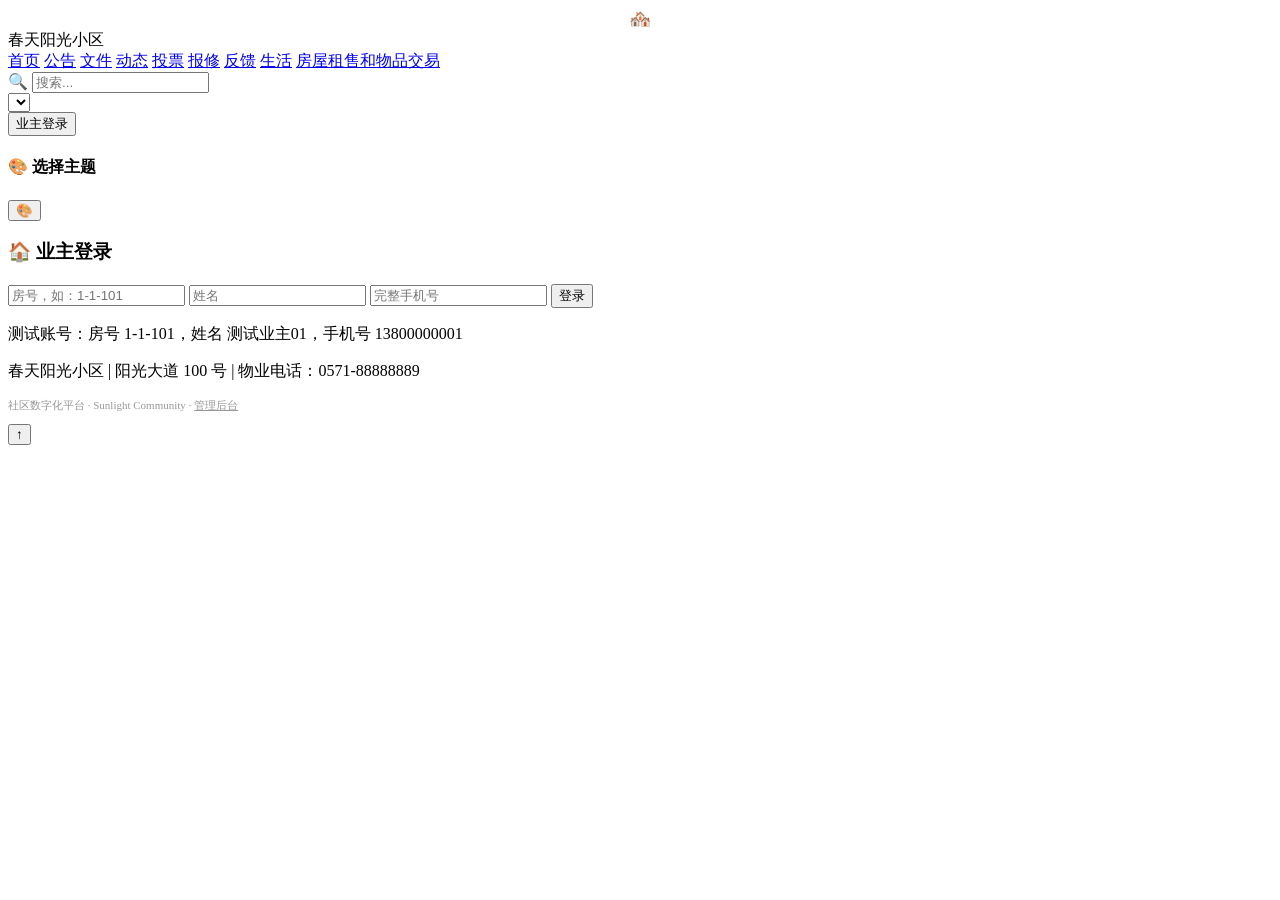
==== index.html @ 293c76d3 "Add files via upload" ====
<!DOCTYPE html>
<html lang="zh-CN">
<head>
<meta charset="UTF-8">
<meta name="viewport" content="width=device-width, initial-scale=1.0">
<title>社区数字化平台</title>

  <link rel="icon" id="faviconLink" type="image/png" href="">
  <link rel="stylesheet" href="css/main.css">
</head>
<body>


<header class="header">
  <div class="header-left">
    <div class="header-logo" id="headerLogo" style="overflow:hidden; padding:0;">
      <img id="headerLogoImg" src="" style="width:100%; height:100%; object-fit:cover; display:none;" onerror="this.style.display='none'; document.getElementById('headerLogoFallback').style.display='flex';">
      <div id="headerLogoFallback" style="width:100%; height:100%; display:flex; align-items:center; justify-content:center; font-size:18px;">🏘️</div>
    </div>
    <div class="header-title" id="headerTitle">春天阳光小区</div>
  </div>
  <nav class="header-nav" id="headerNav">
    <a href="javascript:void(0)" onclick="navigate('home');return false;" data-page="home">首页</a>
    <a href="javascript:void(0)" onclick="navigate('announcements');return false;" data-page="announcements">公告</a>
    <a href="javascript:void(0)" onclick="navigate('documents');return false;" data-page="documents">文件</a>
    <a href="javascript:void(0)" onclick="navigate('activities');return false;" data-page="activities">动态</a>
    <a href="javascript:void(0)" onclick="navigate('polls');return false;" data-page="polls">投票</a>
    <a href="javascript:void(0)" onclick="navigate('workorders');return false;" data-page="workorders">报修</a>
    <a href="javascript:void(0)" onclick="navigate('complaints');return false;" data-page="complaints">反馈</a>
    <a href="life.html">生活</a>
    <a href="trade.html">房屋租售和物品交易</a>
  </nav>
      <div class="global-search">
      <span class="search-icon">🔍</span>
      <input type="text" id="globalSearchInput" placeholder="搜索..." oninput="doGlobalSearch(this.value)" autocomplete="off">
      <div class="search-dropdown" id="globalSearchDropdown"></div>
    </div>
    <div class="theme-select-wrap">
      <select class="theme-select" id="headerThemeSelect" onchange="applyTheme(this.value)"></select>
    </div>
<div class="header-user">
    <span id="userName" style="font-size:13px;"></span>
    <button id="loginBtn" onclick="showLogin()">业主登录</button>
  </div>
</header>

<main class="main" id="main"></main>

<div class="theme-switcher">
  <div class="theme-panel" id="themePanel">
    <h4>🎨 选择主题</h4>
    <div class="theme-options" id="themeOptions"></div>
  </div>
  <button class="theme-btn" onclick="toggleThemePanel()">🎨</button>
</div>

<div class="modal-overlay" id="loginModal">
  <div class="modal">
    <h3>🏠 业主登录</h3>
    <div class="error" id="loginError"></div>
    <input type="text" id="loginRoom" placeholder="房号，如：1-1-101">
    <input type="text" id="loginName" placeholder="姓名">
    <input type="tel" id="loginPhone" placeholder="完整手机号">
    <button onclick="doLogin()">登录</button>
    <p class="tip">测试账号：房号 1-1-101，姓名 测试业主01，手机号 13800000001</p>
  </div>
</div>

<footer class="footer">
  <p id="footerInfo">春天阳光小区 | 阳光大道 100 号 | 物业电话：0571-88888889</p>
  <p style="margin-top:8px; font-size:11px; color:#999;">社区数字化平台 · Sunlight Community · <a href="admin.html" style="color:var(--primary); text-decoration:underline; font-weight:500;">管理后台</a></p>
</footer>


<textarea id="embedded-b64" style="display:none;">eyJjb25maWciOnsiY29tbXVuaXR5Ijp7Im5hbWUiOiLmmKXlpKnpmLPlhYnlsI/[base64]/[base64]/[base64]/lm74uanBnIiwidXJsIjoiaHR0cHM6Ly9waWNzdW0ucGhvdG9zLzgwMC82MDA/cmFuZG9tPWFubm91bmNlbWVudDEifV19LHsiaWQiOiJhbm4tMDAyIiwidGl0bGUiOiLjgJDmtYvor5XjgJHnq6/ljYjoioLmlL7lgYflj4rlgLznj63lronmjpIiLCJjYXRlZ29yeSI6IuiKguaXpemAmuefpSIsImNvbnRlbnQiOiI8cD7jgJDmtYvor5XmlbDmja7jgJHnq6/ljYjoioLmnJ/[base64]/[base64]/ljYfnuqfpgJrnn6UiLCJjYXRlZ29yeSI6IueJqeS4mumAmuefpSIsImNvbnRlbnQiOiI8cD7jgJDmtYvor5XmlbDmja7jgJHkuLrmj5DljYflgZzovabkvZPpqozvvIzlgZzovablnLrns7vnu5/lsIbkuo7mnKzlkajmnKvljYfnuqfvvIzmnJ/pl7Tlj6/[base64]/lraPnu7/ljJblhbvmiqTorqHliJIiLCJjYXRlZ29yeSI6IueOr+Wig+mAmuefpSIsImNvbnRlbnQiOiI8cD7jgJDmtYvor5XmlbDmja7jgJHkuLrkv53mjIHlsI/ljLrnu7/ljJbmma/op4LvvIzlpI/[base64]/[base64]/[base64]/[base64]/[base64]/[base64]/ljLrkuK3lv4Plub/[base64]/[base64]/g+W5v+WcuiIsImNvbnRlbnQiOiI8cD7jgJDmtYvor5XmlbDmja7jgJHnibnpgoDluILkuInnlLLljLvpmaLljLvnlJ/mnaXlsI/[base64]/ljLrnvr3mr5vnkIPppoYiLCJjb250ZW50IjoiPHA+44CQ5rWL6K+V5pWw5o2u44CR5pys5qyh5q+U6LWb5YWx5pyJMTbmlK/pmJ/kvI3lj4LliqDvvIznu4/[base64]/nq6XmuLjkuZDorr7mlr3nmoTmhI/op4HlvoHpm4YiLCJ0eXBlIjoib3BpbmlvbiIsImRlc2NyaXB0aW9uIjoi44CQ5rWL6K+V5pWw5o2u44CR5Li65Liw5a+M5bCP5Yy65YS/[base64]/[base64]/[base64]</textarea>

<div id="imagePreviewModal" style="display:none;position:fixed;inset:0;background:rgba(0,0,0,0.92);z-index:4000;align-items:center;justify-content:center;cursor:zoom-out;flex-direction:column;" onclick="if(event.target===this)closeImagePreview()">
  <div id="imagePreviewLoader" style="position:absolute;display:none;"><div style="width:40px;height:40px;border:3px solid rgba(255,255,255,0.2);border-top-color:#fff;border-radius:50%;animation:spin 0.8s linear infinite;"></div></div>
  <img id="imagePreviewImg" style="max-width:92vw;max-height:88vh;object-fit:contain;border-radius:4px;box-shadow:0 8px 32px rgba(0,0,0,0.4);transition:opacity 0.3s;opacity:0;" onclick="event.stopPropagation()">
  <div style="margin-top:12px;color:rgba(255,255,255,0.6);font-size:12px;">点击空白处关闭 · 支持 ESC 键</div>
  <button onclick="closeImagePreview()" style="position:absolute;top:16px;right:16px;width:40px;height:40px;background:rgba(255,255,255,0.15);border:none;border-radius:50%;color:#fff;font-size:18px;cursor:pointer;display:flex;align-items:center;justify-content:center;backdrop-filter:blur(4px);transition:all 0.2s;z-index:10;">✕</button>
</div>
<button class="back-to-top" id="backToTop" onclick="window.scrollTo({top:0,behavior:'smooth'})">↑</button>



<script src="js/utils.js"></script>
<script src="js/data.js"></script>
<script src="js/pages/home.js"></script>
<script src="js/pages/announcements.js"></script>
<script src="js/pages/documents.js"></script>
<script src="js/pages/activities.js"></script>
<script src="js/pages/polls.js"></script>
<script src="js/pages/workorders.js"></script>
<script src="js/pages/complaints.js"></script>
<script src="js/pages/profile.js"></script>
<script src="js/core.js"></script>
<script src="js/app.js"></script>
</body>
</html>
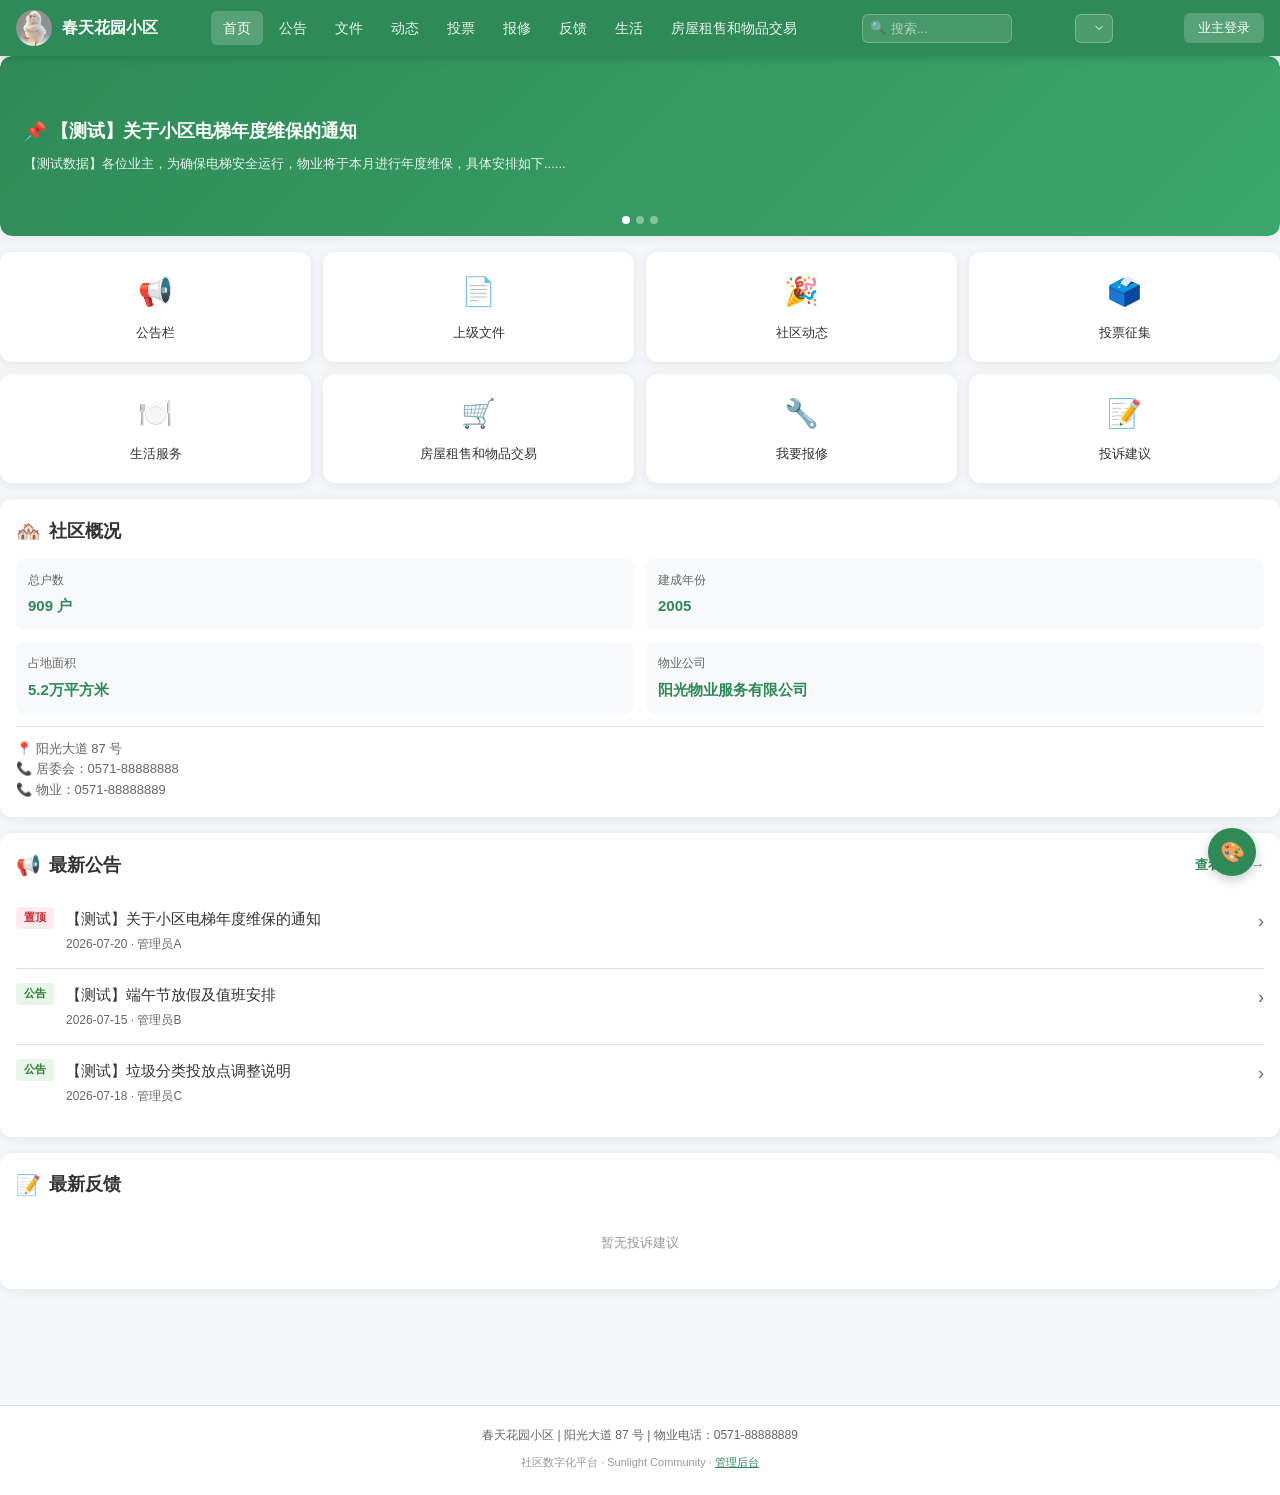
==== commit 1297aa34: "Add files via upload" ====
--- a/index.html
+++ b/index.html
@@ -28,7 +28,7 @@
     <a href="javascript:void(0)" onclick="navigate('workorders');return false;" data-page="workorders">报修</a>
     <a href="javascript:void(0)" onclick="navigate('complaints');return false;" data-page="complaints">反馈</a>
     <a href="life.html">生活</a>
-    <a href="trade.html">房屋租售和物品交易</a>
+    <a href="pages/trade.html">房屋租售和物品交易</a>
   </nav>
       <div class="global-search">
       <span class="search-icon">🔍</span>
--- a/css/main.css
+++ b/css/main.css
@@ -0,0 +1,517 @@
+:root {
+  --primary: #2E8B57; --primary-light: #3da76b; --primary-dark: #1f6b41;
+  --bg: #f5f7fa; --card: #fff; --text: #333; --text-secondary: #666;
+  --border: #e0e0e0; --shadow: 0 2px 12px rgba(0,0,0,0.08);
+  --radius: 12px; --header-h: 56px;
+}
+.theme-t2 { --primary: #1976D2; --primary-light: #42a5f5; --primary-dark: #0d47a1; }
+.theme-t3 { --primary: #E65100; --primary-light: #ff9800; --primary-dark: #bf360c; }
+.theme-t4 { --primary: #C62828; --primary-light: #ef5350; --primary-dark: #8e0000; }
+.theme-t5 { --primary: #6A1B9A; --primary-light: #ab47bc; --primary-dark: #4a148c; }
+
+* { margin:0; padding:0; box-sizing:border-box; }
+body { font-family: -apple-system,BlinkMacSystemFont,"Segoe UI",Roboto,"PingFang SC","Microsoft YaHei",sans-serif; background:var(--bg); color:var(--text); line-height:1.6; }
+a { text-decoration:none; color:var(--primary); }
+
+.header { position:fixed; top:0; left:0; right:0; height:var(--header-h); background:var(--primary); color:#fff; display:flex; align-items:center; justify-content:space-between; padding:0 16px; z-index:1000; box-shadow:0 2px 8px rgba(0,0,0,0.15); }
+.header-left { display:flex; align-items:center; gap:10px; }
+.header-logo { width:36px; height:36px; background:#fff; border-radius:50%; display:flex; align-items:center; justify-content:center; font-size:18px; }
+.header-title { font-size:16px; font-weight:600; }
+.header-nav { display:flex; gap:4px; }
+.header-nav a { color:rgba(255,255,255,0.9); padding:6px 12px; border-radius:6px; font-size:14px; transition:.2s; }
+.header-nav a:hover, .header-nav a.active { background:rgba(255,255,255,0.2); color:#fff; }
+.header-user { display:flex; align-items:center; gap:8px; }
+.header-user button { background:rgba(255,255,255,0.2); border:none; color:#fff; padding:6px 14px; border-radius:6px; cursor:pointer; font-size:13px; }
+.header-user button:hover { background:rgba(255,255,255,0.3); }
+
+.main { padding-top:var(--header-h); min-height:100vh; padding-bottom:80px; }
+#main { min-height: calc(100vh - var(--header-h) - 80px); }
+.container { max-width:800px; margin:0 auto; padding:16px; }
+
+.card { background:var(--card); border-radius:var(--radius); box-shadow:var(--shadow); padding:16px; margin-bottom:16px; }
+.card-title { font-size:18px; font-weight:600; margin-bottom:12px; display:flex; align-items:center; gap:8px; }
+.card-title .icon { font-size:20px; }
+
+.carousel { position:relative; overflow:hidden; border-radius:var(--radius); height:180px; background:linear-gradient(135deg,var(--primary),var(--primary-light)); color:#fff; display:flex; align-items:center; padding:0 24px; }
+.carousel-item { display:none; width:100%; }
+.carousel-item.active { display:block; }
+.carousel-item h3 { font-size:18px; margin-bottom:8px; }
+.carousel-item p { font-size:13px; opacity:0.9; }
+.carousel-dots { position:absolute; bottom:12px; left:50%; transform:translateX(-50%); display:flex; gap:6px; }
+.carousel-dots span { width:8px; height:8px; border-radius:50%; background:rgba(255,255,255,0.4); cursor:pointer; }
+.carousel-dots span.active { background:#fff; }
+
+.quick-links { display:grid; grid-template-columns:repeat(4,1fr); gap:12px; margin-bottom:16px; }
+.quick-link { background:var(--card); border-radius:var(--radius); padding:16px 8px; text-align:center; box-shadow:var(--shadow); cursor:pointer; transition:.2s; border:2px solid transparent; }
+.quick-link:hover { border-color:var(--primary); transform:translateY(-2px); }
+.quick-link .icon { font-size:28px; margin-bottom:8px; }
+.quick-link .label { font-size:13px; color:var(--text); font-weight:500; }
+
+.info-grid { display:grid; grid-template-columns:repeat(2,1fr); gap:12px; }
+.info-item { background:#f8f9fa; border-radius:8px; padding:12px; }
+.info-item .label { font-size:12px; color:var(--text-secondary); margin-bottom:4px; }
+.info-item .value { font-size:15px; font-weight:600; color:var(--primary); }
+
+.list-item { display:flex; align-items:flex-start; gap:12px; padding:14px 0; border-bottom:1px solid var(--border); cursor:pointer; transition:.2s; }
+.list-item:last-child { border-bottom:none; }
+.list-item:hover { background:#fafafa; margin:0 -16px; padding:14px 16px; border-radius:8px; }
+.list-badge { flex-shrink:0; padding:2px 8px; border-radius:4px; font-size:11px; font-weight:600; }
+.badge-pinned { background:#ffebee; color:#c62828; }
+.badge-normal { background:#e8f5e9; color:#2e7d32; }
+.badge-announcement { background:#e3f2fd; color:#1565c0; }
+.badge-document { background:#fff3e0; color:#e65100; }
+.badge-activity { background:#f3e5f5; color:#6a1b9a; }
+.badge-poll { background:#e0f7fa; color:#00838f; }
+.list-content { flex:1; min-width:0; }
+.list-title { font-size:15px; font-weight:500; margin-bottom:4px; white-space:nowrap; overflow:hidden; text-overflow:ellipsis; }
+.list-meta { font-size:12px; color:var(--text-secondary); }
+.list-arrow { color:var(--text-secondary); font-size:18px; }
+
+.detail-header { margin-bottom:16px; }
+.detail-header h1 { font-size:20px; margin-bottom:8px; }
+.detail-meta { display:flex; gap:16px; font-size:13px; color:var(--text-secondary); flex-wrap:wrap; }
+.detail-content { font-size:15px; line-height:1.8; }
+.detail-content p { margin-bottom:12px; }
+
+.poll-progress { background:#e0e0e0; border-radius:10px; height:20px; overflow:hidden; margin:12px 0; }
+.poll-progress-bar { height:100%; background:linear-gradient(90deg,var(--primary),var(--primary-light)); border-radius:10px; transition:width .5s; display:flex; align-items:center; justify-content:flex-end; padding-right:8px; color:#fff; font-size:11px; font-weight:600; }
+.poll-stats { display:flex; justify-content:space-between; font-size:13px; color:var(--text-secondary); margin-bottom:12px; }
+.poll-btn { display:inline-block; background:var(--primary); color:#fff; padding:10px 24px; border-radius:8px; font-size:14px; font-weight:500; border:none; cursor:pointer; }
+.poll-btn:hover { background:var(--primary-dark); }
+.poll-btn:disabled { background:#ccc; cursor:not-allowed; }
+
+.search-bar { display:flex; gap:8px; margin-bottom:16px; }
+.search-bar input { flex:1; padding:10px 14px; border:1px solid var(--border); border-radius:8px; font-size:14px; }
+.search-bar select { padding:10px 14px; border:1px solid var(--border); border-radius:8px; font-size:14px; background:#fff; }
+
+.modal-overlay { position:fixed; inset:0; background:rgba(0,0,0,0.5); z-index:2000; display:none; align-items:center; justify-content:center; }
+.modal-overlay.active { display:flex; }
+.modal { background:#fff; border-radius:var(--radius); width:90%; max-width:400px; padding:24px; box-shadow:0 8px 32px rgba(0,0,0,0.2); }
+.modal h3 { font-size:18px; margin-bottom:16px; text-align:center; }
+.modal input { width:100%; padding:12px; margin-bottom:12px; border:1px solid var(--border); border-radius:8px; font-size:14px; }
+.modal button { width:100%; padding:12px; background:var(--primary); color:#fff; border:none; border-radius:8px; font-size:15px; cursor:pointer; }
+.modal button:hover { background:var(--primary-dark); }
+.modal .tip { font-size:12px; color:var(--text-secondary); text-align:center; margin-top:12px; }
+.modal .error { color:#c62828; font-size:13px; text-align:center; margin-bottom:12px; display:none; }
+
+.theme-switcher { position:fixed; bottom:24px; right:24px; z-index:100; }
+.theme-btn { width:48px; height:48px; border-radius:50%; background:var(--primary); color:#fff; border:none; font-size:20px; cursor:pointer; box-shadow:0 4px 12px rgba(0,0,0,0.2); display:flex; align-items:center; justify-content:center; }
+.theme-panel { position:absolute; bottom:60px; right:0; background:#fff; border-radius:var(--radius); box-shadow:0 4px 20px rgba(0,0,0,0.15); padding:16px; display:none; width:220px; }
+.theme-panel.active { display:block; }
+.theme-panel h4 { font-size:14px; margin-bottom:12px; color:var(--text-secondary); }
+.theme-options { display:flex; flex-direction:column; gap:8px; }
+.theme-option { display:flex; align-items:center; gap:10px; padding:8px; border-radius:8px; cursor:pointer; transition:.2s; }
+.theme-option:hover { background:#f5f5f5; }
+.theme-option .color-dot { width:20px; height:20px; border-radius:50%; flex-shrink:0; }
+.theme-option .name { font-size:14px; }
+.theme-option .check { margin-left:auto; color:var(--primary); font-weight:bold; display:none; }
+.theme-option.active .check { display:block; }
+
+.footer { background:#fff; border-top:1px solid var(--border); padding:20px 16px; text-align:center; font-size:12px; color:var(--text-secondary); margin-top:20px; }
+.footer p { margin-bottom:4px; }
+
+.status-tag { display:inline-block; padding:2px 8px; border-radius:4px; font-size:11px; font-weight:600; }
+.status-ongoing { background:#e8f5e9; color:#2e7d32; }
+.status-ended { background:#eceff1; color:#546e7a; }
+.status-upcoming { background:#fff8e1; color:#f9a825; }
+
+@media (max-width:600px) {
+  .header-nav { display:none; }
+  .header-title { font-size:14px; }
+  .quick-links { grid-template-columns:repeat(2,1fr); }
+  .info-grid { grid-template-columns:1fr; }
+}
+
+@keyframes fadeIn { from { opacity:0; transform:translateY(10px); } to { opacity:1; transform:translateY(0); } }
+@keyframes spin { to { transform: rotate(360deg); } }
+.video-native-wrap video { cursor: pointer; }
+.video-native-wrap video::-webkit-media-controls { background: rgba(0,0,0,0.5); }
+.page-content { animation:fadeIn .3s ease; transition: opacity .15s ease; will-change: opacity; }
+
+.loading { text-align:center; padding:40px; color:var(--text-secondary); }
+.empty { text-align:center; padding:40px; color:var(--text-secondary); font-size:14px; }
+
+/* ===== Activity Detail Enhancements ===== */
+.activity-hero {
+  position: relative;
+  overflow: hidden;
+}
+.activity-hero img {
+  width: 100%;
+  height: 260px;
+  object-fit: cover;
+  display: block;
+}
+.activity-hero-overlay {
+  position: absolute;
+  bottom: 0;
+  left: 0;
+  right: 0;
+  background: linear-gradient(to top, rgba(0,0,0,0.75) 0%, rgba(0,0,0,0.2) 60%, transparent 100%);
+  padding: 32px 20px 20px;
+  color: #fff;
+}
+.activity-hero-overlay .status-tag {
+  margin-bottom: 10px;
+  font-size: 12px;
+  padding: 4px 10px;
+  border-radius: 20px;
+  backdrop-filter: blur(4px);
+}
+.activity-hero-overlay h2 {
+  font-size: 22px;
+  font-weight: 700;
+  margin: 0;
+  line-height: 1.3;
+  text-shadow: 0 2px 4px rgba(0,0,0,0.3);
+}
+
+.activity-meta-bar {
+  display: flex;
+  flex-wrap: wrap;
+  gap: 16px;
+  padding: 16px 20px;
+  background: linear-gradient(135deg, var(--primary-light), var(--primary));
+  margin: 0 20px 20px;
+  border-radius: var(--radius);
+  color: #fff;
+  box-shadow: 0 4px 12px rgba(0,0,0,0.1);
+}
+.activity-meta-bar .meta-item {
+  display: flex;
+  align-items: center;
+  gap: 6px;
+  font-size: 14px;
+  font-weight: 500;
+}
+
+.activity-content-box {
+  background: #fafbfc;
+  border-radius: var(--radius);
+  padding: 20px;
+  border: 1px solid #eef0f3;
+}
+.activity-content-box .detail-content {
+  font-size: 15px;
+  line-height: 1.9;
+  color: var(--text);
+}
+.activity-content-box .detail-content p {
+  margin-bottom: 14px;
+}
+.activity-content-box .detail-content img {
+  max-width: 100%;
+  border-radius: 8px;
+  margin: 10px 0;
+}
+
+/* Video Player */
+.video-wrapper {
+  position: relative;
+  width: 100%;
+  padding-bottom: 56.25%;
+  background: #0f0f0f;
+  border-radius: var(--radius);
+  overflow: hidden;
+  box-shadow: var(--shadow);
+}
+.video-wrapper iframe,
+.video-wrapper video {
+  position: absolute;
+  top: 0;
+  left: 0;
+  width: 100%;
+  height: 100%;
+  border: none;
+}
+.video-placeholder {
+  position: absolute;
+  inset: 0;
+  display: flex;
+  align-items: center;
+  justify-content: center;
+  cursor: pointer;
+  transition: transform 0.4s cubic-bezier(0.4, 0, 0.2, 1);
+}
+.video-placeholder:hover {
+  transform: scale(1.03);
+}
+.video-placeholder > img {
+  position: absolute;
+  inset: 0;
+  width: 100%;
+  height: 100%;
+  object-fit: cover;
+  opacity: 0.55;
+  transition: opacity 0.3s;
+}
+.video-placeholder:hover > img {
+  opacity: 0.7;
+}
+.video-placeholder .play-btn {
+  position: relative;
+  z-index: 2;
+  width: 72px;
+  height: 72px;
+  background: rgba(255,255,255,0.95);
+  border-radius: 50%;
+  display: flex;
+  align-items: center;
+  justify-content: center;
+  box-shadow: 0 8px 32px rgba(0,0,0,0.3);
+  transition: all 0.3s;
+}
+.video-placeholder:hover .play-btn {
+  transform: scale(1.12);
+  background: #fff;
+}
+.video-placeholder .play-btn::after {
+  content: '';
+  width: 0;
+  height: 0;
+  border-left: 22px solid var(--primary);
+  border-top: 14px solid transparent;
+  border-bottom: 14px solid transparent;
+  margin-left: 6px;
+}
+.video-player {
+  position: absolute;
+  inset: 0;
+  display: none;
+}
+.video-player.active {
+  display: block;
+}
+.video-close {
+  position: absolute;
+  top: 12px;
+  right: 12px;
+  width: 36px;
+  height: 36px;
+  background: rgba(0,0,0,0.55);
+  color: #fff;
+  border: none;
+  border-radius: 50%;
+  font-size: 16px;
+  cursor: pointer;
+  z-index: 10;
+  display: flex;
+  align-items: center;
+  justify-content: center;
+  backdrop-filter: blur(6px);
+  transition: all 0.2s;
+}
+.video-close:hover {
+  background: rgba(0,0,0,0.8);
+  transform: scale(1.1);
+}
+
+/* Action buttons */
+.action-buttons {
+  display: flex;
+  gap: 12px;
+  flex-wrap: wrap;
+  margin-top: 24px;
+  padding-top: 20px;
+  border-top: 1px solid var(--border);
+}
+.action-btn {
+  display: inline-flex;
+  align-items: center;
+  gap: 6px;
+  padding: 10px 22px;
+  border-radius: 8px;
+  font-size: 14px;
+  font-weight: 500;
+  cursor: pointer;
+  border: none;
+  transition: all 0.2s;
+  text-decoration: none;
+}
+.action-btn.primary {
+  background: var(--primary);
+  color: #fff;
+}
+.action-btn.primary:hover {
+  background: var(--primary-dark);
+  transform: translateY(-2px);
+  box-shadow: 0 4px 12px rgba(0,0,0,0.15);
+}
+.action-btn.secondary {
+  background: #f0f2f5;
+  color: var(--text);
+}
+.action-btn.secondary:hover {
+  background: #e4e6e9;
+  transform: translateY(-2px);
+}
+
+/* Responsive */
+@media (max-width: 600px) {
+  .activity-hero img { height: 200px; }
+  .activity-hero-overlay h2 { font-size: 18px; }
+  .gallery-container { height: 280px; }
+  .gallery-nav { opacity: 1; width: 36px; height: 36px; font-size: 18px; }
+  .video-placeholder .play-btn { width: 56px; height: 56px; }
+  .video-placeholder .play-btn::after { border-left-width: 18px; border-top-width: 11px; border-bottom-width: 11px; }
+}
+
+/* External Link Modal */
+.external-modal {
+  position: fixed;
+  inset: 0;
+  background: rgba(0,0,0,0.6);
+  z-index: 3000;
+  display: none;
+  align-items: center;
+  justify-content: center;
+  padding: 20px;
+  backdrop-filter: blur(4px);
+}
+.external-modal.active {
+  display: flex;
+}
+.external-modal-box {
+  background: #fff;
+  border-radius: 12px;
+  width: 100%;
+  max-width: 900px;
+  height: 85vh;
+  max-height: 700px;
+  overflow: hidden;
+  box-shadow: 0 20px 60px rgba(0,0,0,0.3);
+  display: flex;
+  flex-direction: column;
+  animation: modalIn 0.3s ease;
+}
+@keyframes modalIn {
+  from { opacity: 0; transform: scale(0.92) translateY(20px); }
+  to { opacity: 1; transform: scale(1) translateY(0); }
+}
+.external-modal-header {
+  display: flex;
+  align-items: center;
+  justify-content: space-between;
+  padding: 14px 20px;
+  border-bottom: 1px solid var(--border);
+  background: #fafbfc;
+  flex-shrink: 0;
+}
+.external-modal-header span {
+  font-size: 14px;
+  font-weight: 600;
+  color: var(--text);
+}
+.external-modal-close {
+  width: 32px;
+  height: 32px;
+  border: none;
+  background: #e0e0e0;
+  border-radius: 50%;
+  cursor: pointer;
+  font-size: 14px;
+  display: flex;
+  align-items: center;
+  justify-content: center;
+  transition: all 0.2s;
+}
+.external-modal-close:hover {
+  background: #ccc;
+  transform: scale(1.1);
+}
+.external-modal iframe {
+  flex: 1;
+  width: 100%;
+  border: none;
+  min-height: 0;
+}
+@media (max-width: 600px) {
+  .external-modal-box {
+    height: 92vh;
+    max-height: none;
+    border-radius: 8px;
+  }
+}
+
+
+/* ===== Photo Gallery & Image Preview ===== */
+.photo-grid { display: grid; grid-template-columns: repeat(auto-fill, minmax(140px, 1fr)); gap: 10px; }
+.photo-item { position: relative; border-radius: 10px; overflow: hidden; border: 1px solid var(--border); cursor: pointer; background: #f0f2f5; aspect-ratio: 1; }
+.photo-item img { width: 100%; height: 100%; object-fit: cover; display: block; transition: transform 0.3s; }
+.photo-item:hover img { transform: scale(1.08); }
+.photo-overlay { position: absolute; inset: 0; background: rgba(0,0,0,0.35); display: flex; align-items: center; justify-content: center; opacity: 0; transition: opacity 0.2s; pointer-events: none; }
+.photo-item:hover .photo-overlay { opacity: 1; }
+.photo-overlay span { color: #fff; font-size: 13px; font-weight: 500; background: rgba(0,0,0,0.5); padding: 4px 10px; border-radius: 12px; }
+.photo-item.error { background: #ffebee; display: flex; align-items: center; justify-content: center; min-height: 140px; }
+.photo-item.error::after { content: '图片加载失败'; color: #c62828; font-size: 12px; }
+.photo-item.error img { display: none; }
+.photo-item .photo-skeleton { position: absolute; inset: 0; background: linear-gradient(90deg, #f0f2f5 25%, #e4e6e9 50%, #f0f2f5 75%); background-size: 200% 100%; animation: skeletonShine 1.5s infinite; z-index: 1; }
+.photo-item img { position: relative; z-index: 2; opacity: 0; transition: opacity 0.3s; }
+.photo-item img.loaded { opacity: 1; }
+@keyframes skeletonShine { 0% { background-position: 200% 0; } 100% { background-position: -200% 0; } }
+
+
+/* ===== Header Global Search ===== */
+.global-search { position: relative; margin-right: 10px; }
+.global-search input {
+  width: 150px; padding: 6px 10px 6px 28px; border: 1px solid rgba(255,255,255,0.25);
+  border-radius: 6px; background: rgba(255,255,255,0.12); color: #fff; font-size: 13px;
+  outline: none; transition: .2s; font-family: inherit;
+}
+.global-search input::placeholder { color: rgba(255,255,255,0.55); }
+.global-search input:focus { width: 200px; background: rgba(255,255,255,0.2); border-color: rgba(255,255,255,0.4); }
+.global-search .search-icon { position: absolute; left: 8px; top: 50%; transform: translateY(-50%); font-size: 13px; opacity: 0.7; pointer-events: none; }
+.search-dropdown {
+  position: absolute; top: calc(100% + 8px); right: 0; width: 300px; max-height: 400px;
+  overflow-y: auto; background: var(--card); border-radius: var(--radius);
+  box-shadow: 0 8px 32px rgba(0,0,0,0.15); z-index: 1001; display: none; padding: 8px 0;
+}
+.search-dropdown.active { display: block; }
+.search-dropdown .search-section { padding: 6px 14px; font-size: 11px; font-weight: 600; color: var(--text-secondary); text-transform: uppercase; letter-spacing: 0.5px; }
+.search-dropdown .search-item { padding: 9px 14px; cursor: pointer; transition: .15s; border-left: 3px solid transparent; }
+.search-dropdown .search-item:hover { background: var(--bg); border-left-color: var(--primary); }
+.search-dropdown .search-item-title { font-size: 14px; font-weight: 500; margin-bottom: 2px; white-space: nowrap; overflow: hidden; text-overflow: ellipsis; }
+.search-dropdown .search-item-meta { font-size: 12px; color: var(--text-secondary); }
+
+/* ===== Header Theme Select ===== */
+.theme-select-wrap { position: relative; margin-right: 10px; }
+.theme-select {
+  appearance: none; -webkit-appearance: none;
+  background: rgba(255,255,255,0.15); border: 1px solid rgba(255,255,255,0.25);
+  color: #fff; padding: 6px 26px 6px 10px; border-radius: 6px; font-size: 13px;
+  cursor: pointer; outline: none;
+  background-image: url("data:image/svg+xml,%3Csvg xmlns='http://www.w3.org/2000/svg' width='12' height='12' viewBox='0 0 24 24' fill='none' stroke='white' stroke-width='2' stroke-linecap='round' stroke-linejoin='round'%3E%3Cpolyline points='6 9 12 15 18 9'%3E%3C/polyline%3E%3C/svg%3E");
+  background-repeat: no-repeat; background-position: right 7px center;
+}
+.theme-select:hover { background: rgba(255,255,255,0.25); }
+.theme-select option { background: #fff; color: var(--text); }
+
+/* ===== Back to Top ===== */
+.back-to-top {
+  position: fixed; bottom: 24px; left: 24px; width: 44px; height: 44px;
+  background: var(--primary); color: #fff; border: none; border-radius: 50%;
+  font-size: 18px; cursor: pointer; box-shadow: 0 4px 12px rgba(0,0,0,0.2);
+  display: none; align-items: center; justify-content: center; z-index: 100; transition: all .2s;
+}
+.back-to-top.visible { display: flex; }
+.back-to-top:hover { transform: scale(1.08); background: var(--primary-dark); }
+
+/* ===== Print ===== */
+@media print {
+  .header, .footer, .theme-switcher, .back-to-top, .modal-overlay,
+  .theme-select-wrap, .global-search, .header-user button, .hamburger { display: none !important; }
+  #main { padding-top: 0 !important; }
+  .card { box-shadow: none !important; border: 1px solid #ddd !important; break-inside: avoid; page-break-inside: avoid; }
+  body { background: #fff !important; color: #000 !important; }
+  a { color: #000 !important; text-decoration: none !important; }
+}
+
+@media (max-width: 768px) {
+  .global-search input { width: 120px; }
+  .global-search input:focus { width: 150px; }
+  .search-dropdown { width: calc(100vw - 40px); right: -40px; max-height: 60vh; }
+}
+@media (max-width: 480px) {
+  .theme-select { padding: 5px 20px 5px 6px; font-size: 12px; }
+  .global-search { display: none; }
+}
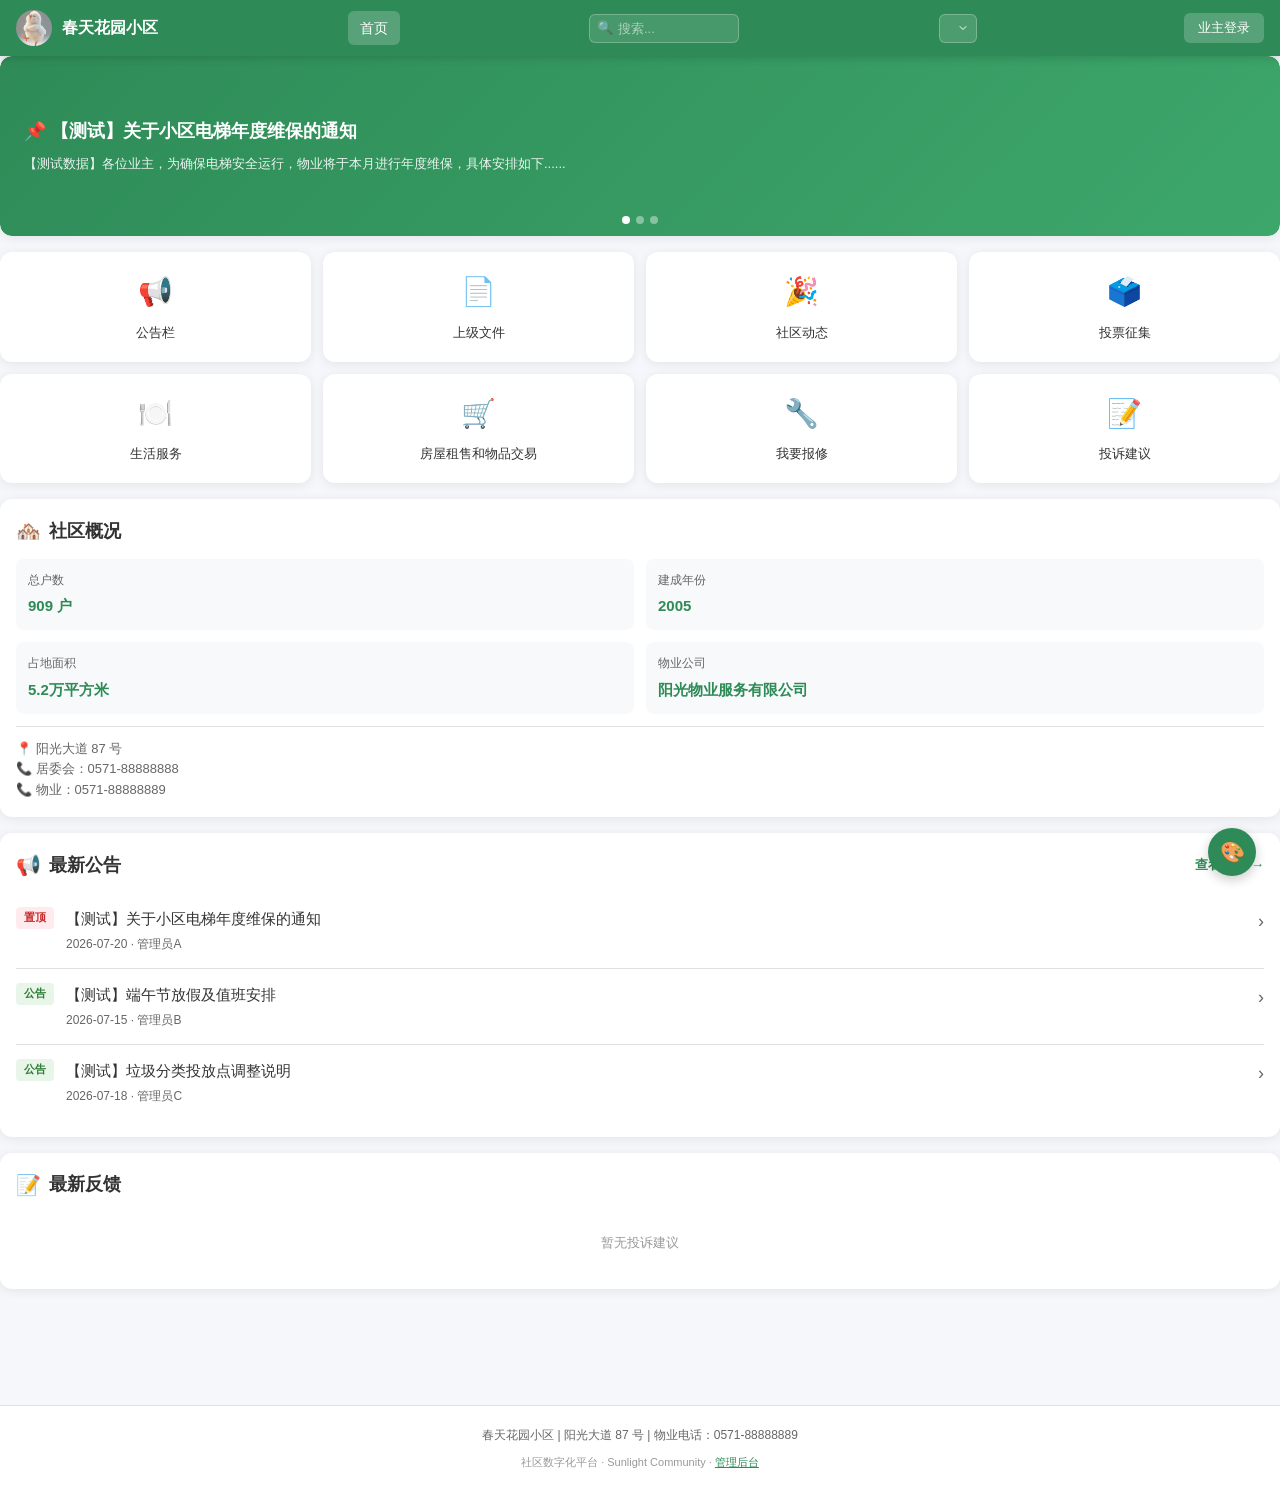
==== commit 872f252d: "Add files via upload" ====
--- a/index.html
+++ b/index.html
@@ -6,7 +6,7 @@
 <title>社区数字化平台</title>
 
   <link rel="icon" id="faviconLink" type="image/png" href="">
-  <link rel="stylesheet" href="css/main.css">
+  <link rel="stylesheet" href="css/main.css?v=3">
 </head>
 <body>
 
@@ -21,14 +21,6 @@
   </div>
   <nav class="header-nav" id="headerNav">
     <a href="javascript:void(0)" onclick="navigate('home');return false;" data-page="home">首页</a>
-    <a href="javascript:void(0)" onclick="navigate('announcements');return false;" data-page="announcements">公告</a>
-    <a href="javascript:void(0)" onclick="navigate('documents');return false;" data-page="documents">文件</a>
-    <a href="javascript:void(0)" onclick="navigate('activities');return false;" data-page="activities">动态</a>
-    <a href="javascript:void(0)" onclick="navigate('polls');return false;" data-page="polls">投票</a>
-    <a href="javascript:void(0)" onclick="navigate('workorders');return false;" data-page="workorders">报修</a>
-    <a href="javascript:void(0)" onclick="navigate('complaints');return false;" data-page="complaints">反馈</a>
-    <a href="life.html">生活</a>
-    <a href="pages/trade.html">房屋租售和物品交易</a>
   </nav>
       <div class="global-search">
       <span class="search-icon">🔍</span>
@@ -84,17 +76,17 @@
 
 
 
-<script src="js/utils.js"></script>
-<script src="js/data.js"></script>
+<script src="js/utils.js?v=3"></script>
+<script src="js/data.js?v=3"></script>
 <script src="js/pages/home.js"></script>
 <script src="js/pages/announcements.js"></script>
 <script src="js/pages/documents.js"></script>
 <script src="js/pages/activities.js"></script>
-<script src="js/pages/polls.js"></script>
+<script src="js/pages/polls.js?v=3"></script>
 <script src="js/pages/workorders.js"></script>
 <script src="js/pages/complaints.js"></script>
 <script src="js/pages/profile.js"></script>
-<script src="js/core.js"></script>
-<script src="js/app.js"></script>
+<script src="js/core.js?v=3"></script>
+<script src="js/app.js?v=3"></script>
 </body>
 </html>
